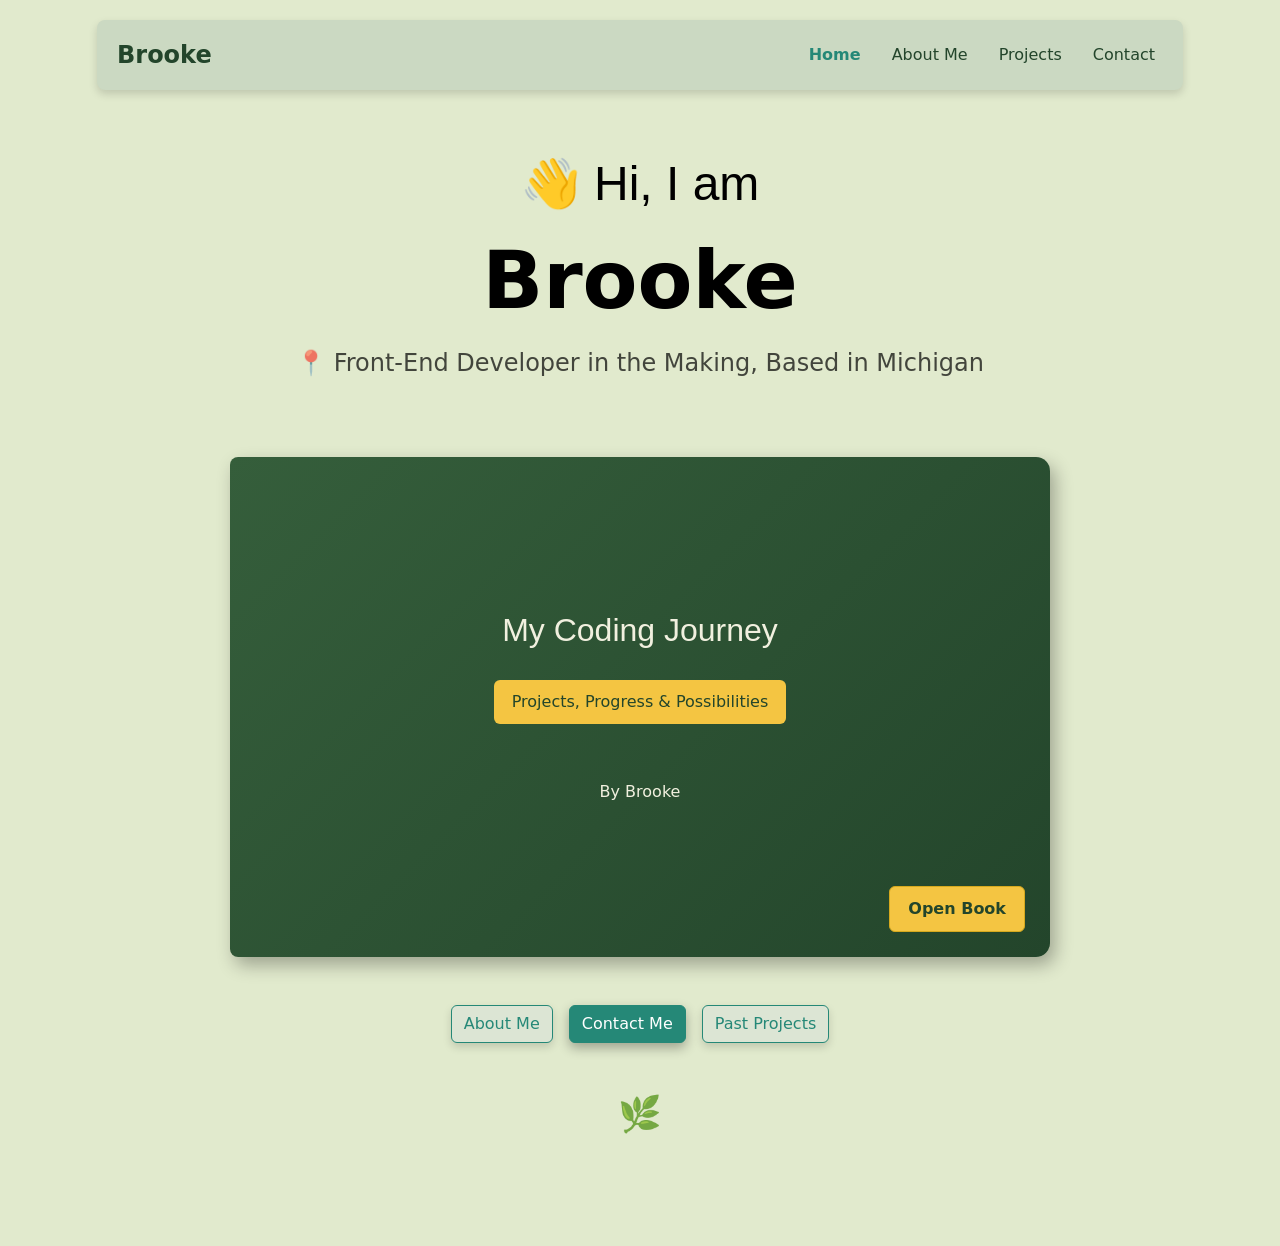
==== index.html @ 68dfb59f "separated contact and updated css" ====
<!DOCTYPE html>
<html lang="en">
  <head>
    <meta charset="UTF-8" />
    <meta name="viewport" content="width=device-width, initial-scale=1.0" />
     <meta name="description" content="Welcome to Brooke's portfolio. Explore my front-end development projects, learn more about me, and get in touch.">
    <title>Brooke | Front-End Developer in the Making</title>
<link
  href="https://cdn.jsdelivr.net/npm/bootstrap@5.3.8/dist/css/bootstrap.min.css"
  rel="stylesheet"
  integrity="sha384-sRIl4kxILFvY47J16cr9ZwB07vP4J8+LH7qKQnuqkuIAvNWLzeN8tE5YBujZqJLB"
  crossorigin="anonymous"
>
    <link rel="stylesheet" href="style.css" />
    <script src="index.js" defer></script>
  </head>
<body class="home-page">
  <div class="container">
    <nav class="navbar navbar-expand-lg navbar-light custom-navbar">
      <a class="navbar-brand fw-bold" href="index.html">
        Brooke
      </a>
      <button
        class="navbar-toggler"
        type="button"
        data-bs-toggle="collapse"
        data-bs-target="#navbarNav"
        aria-controls="navbarNav"
        aria-expanded="false"
        aria-label="Toggle navigation">
        <span class="navbar-toggler-icon"></span>
      </button>
      <div class="collapse navbar-collapse" id="navbarNav">
        <ul class="navbar-nav ms-auto">
          <li class="nav-item">
            <a class="nav-link active" href="index.html">
              Home
            </a>
          </li>
          <li class="nav-item">
            <a class="nav-link" href="about.html">
              About Me
            </a>
          </li>
          <li class="nav-item">
            <a class="nav-link" href="projects.html">
              Projects
            </a>
          </li>
          <li class="nav-item">
            <a class="nav-link" href="contact.html">
              Contact
            </a>
          </li>
        </ul>
      </div>
    </nav>
    </div>
    <main class="container text-center home-hero">
      <h2 class="mb-2">👋 Hi, I am </h2>
      <h1 class="display-1 fw-bold mb-2">Brooke</h1>
      <h3 class="fs-4 mb-5">
  📍 Front-End Developer in the Making, Based in Michigan
</h3>
    </main>
<section class="container text-center mt-0 mb-3" id="coding-journey">
  <div class="book-container">
   
    <div class="book" id="book">

      <div class="book-cover" id="book-cover">
        <h2>My Coding Journey</h2>
        <p>Projects, Progress & Possibilities</p>
        <span>By Brooke</span>
        <button id="open-book" class="open-book">Open Book</button>
      </div>

      <div class="book-interior" id="book-interior">

        <div class="book-spread active">
          <div class="book-page left-page">
            <img
            src="images/first-weather-basic.png"
            alt="Basic Weather App project"
            class="img-fluid"/>
          </div>
          <div class="book-page right-page">
            <h3>Basic Weather App</h3>
            <p>My first weather application.</p>
          </div>
        </div>

        <div class="book-spread">
          <div class="book-page left-page">
            <img
            src="images/first-python-final.png"
            alt="First Python project"
            class="img-fluid"/>
          </div>
          <div class="book-page right-page">
            <h3>First Python Project</h3>
            <p>My introduction to Python programming.</p>
          </div>
        </div>

        <div class="book-spread">
          <div class="book-page left-page">
            <img
            src="images/python-advanced-final-project.png"
            alt="Advanced Python project"
            class="img-fluid"/>
          </div>
          <div class="book-page right-page">
            <h3>Advanced Python</h3>
            <p>Taking my Python skills to the next level.</p>
          </div>
        </div>

        <div class="book-spread">
          <div class="book-page left-page">
            <img src="images/python-AI-travel-planner.png"
                 alt="AI Travel Planner project"
                 class="img-fluid"/>
          </div>
          <div class="book-page right-page">
            <h3>AI Travel Planner</h3>
            <p>Exploring artificial intelligence through travel planning.</p>
          </div>
        </div>

        <div class="book-spread">
          <div class="book-page left-page">
            <img src="images/mental-health-basic.png"
                 alt="Mental Health project"
                 class="img-fluid"/>
          </div>
          <div class="book-page right-page">
            <h3>Mental Health Project</h3>
            <p>A project exploring technology and mental health.</p>
          </div>
        </div>

      </div>

<div class="book-controls">

  <button type="button" id="prev-page">
    ← Previous
  </button>

  <button type="button" id="next-page">
    Next →
  </button>

  <span id="page-number">Project 1 of 5</span>

  <button type="button" id="close-book">
    Close Book
  </button>
</div>

</section>
<section>
      <div class="d-flex justify-content-center gap-3 flex-wrap mt-5">
        <a href="about.html" class="btn btn-outline-custom"> About Me </a>
       <a href="contact.html#contact" class="btn btn-custom">Contact Me</a>
        <a href="projects.html" class="btn btn-outline-custom"> Past Projects </a>
      </div>
</section>

   <script
  src="https://cdn.jsdelivr.net/npm/bootstrap@5.3.8/dist/js/bootstrap.bundle.min.js"
  integrity="sha384-FKyoEForCGlyvwx9Hj09JcYn3nv7wiPVlz7YYwJrWVcXK/BmnVDxM+D2scQbITxI"
  crossorigin="anonymous">
</script>
  </body>
</html>
---- style.css ----
:root {
  --primary-color: #258877;
  --secondary-color: #bad8b6;
  --box-shadow: 0 4px 8px rgba(0, 0, 0, 0.15);

  --book-green: #355e3b;
  --book-dark-green: #23452b;
  --book-cream: #f1f0df;
  --book-yellow: #f4c542;
  --book-border: #d5d0b8;
}

body {
  background: #e1eacd;
  margin: 0;
  padding-bottom: 60px;
}

h1,
h2,
h3 {
  text-align: center;
  margin: 0;
  color: black;
}

h1 {
  margin-bottom: 15px;
}

h2 {
  font-size: 48px;
  font-family: 'Shantell Sans', sans-serif;
}

h3 {
  font-size: 24px;
  opacity: 0.7;
  margin-bottom: 30px;
}

p {
  background: var(--secondary-color);
  box-shadow: var(--box-shadow);
  padding: 20px;
  border-radius: 4px;
  font-size: 18px;
  line-height: 1.5;
  text-align: center;
}

.navigation-links {
  display: flex;
  margin-top: 40px;
  justify-content: center;
  flex-wrap: wrap;
}

.navigation-links a {
  margin: 20px;
  border-radius: 4px;
  padding: 20px 15px;
  text-decoration: none;
  text-transform: capitalize;
}

.contact-link {
  background: var(--primary-color);
  box-shadow: var(--box-shadow);
  color: black;
}

.about-link {
  color: var(--primary-color);
  border: 1px solid var(--primary-color);
}

.homepage-link {
  color: var(--primary-color);
  text-align: center;
  display: block;
  margin: 30px auto 45px;
}

.home-page {
  text-align: center;
}

.home-hero {
  min-height: auto;
  display: flex;
  flex-direction: column;
  justify-content: center;
  padding-top: 65px;
  padding-bottom: 0;
  text-align: center;
  margin-bottom: 0;
}

.home-hero h1,
.home-hero h2 {
  margin-bottom: 20px !important;
}

.home-hero h3 {
  margin-bottom: 55px !important;
}

.email-link {
  display: inline-block;
  color: var(--primary-color);
  font-size: 20px;
  font-weight: 600;
  text-decoration: none;
  border-bottom: 2px solid var(--secondary-color);
  padding-bottom: 5px;
  transition: all 0.3s ease;
}

.email-link:hover {
  color: #000;
  border-color: var(--primary-color);
  transform: translateY(-3px);
}

.custom-navbar {
  background-color: #cbd9c2;
  margin: 20px 15px 0;
  padding: 12px 20px;
  border-radius: 8px;
  box-shadow: var(--box-shadow);
}

.custom-navbar .navbar-brand {
  color: #23452b;
  font-size: 24px;
  font-weight: bold;
  flex-shrink: 0;
  transition: color 0.3s ease;
}

.custom-navbar .navbar-brand:hover {
  color: var(--primary-color);
}

.custom-navbar .nav-link {
  color: #23452b;
  font-size: 16px;
  font-weight: 500;
  margin-left: 15px;
  padding: 10px 12px;
  transition: color 0.3s ease;
}

.custom-navbar .nav-link:hover,
.custom-navbar .nav-link.active {
  color: var(--primary-color);
}

.custom-navbar .nav-link.active {
  font-weight: bold;
}

.custom-navbar .navbar-toggler {
  border-color: #355e3b;
  padding: 6px 10px;
}

.custom-navbar .navbar-toggler:focus {
  box-shadow: 0 0 0 3px rgba(37, 136, 119, 0.25);
}

@media (max-width: 991px) {
  .custom-navbar .navbar-collapse {
    padding-top: 15px;
  }

  .custom-navbar .nav-link {
    margin-left: 0;
    padding: 10px 5px;
  }

  .custom-navbar .navbar-nav {
    align-items: flex-start;
  }
}

.btn-custom {
  background-color: var(--primary-color);
  color: white;
  border: 1px solid var(--primary-color);
  box-shadow: 0 5px 12px rgba(0, 0, 0, 0.30);
  transition: all 0.3s ease;
}

.btn-custom:hover {
  background-color: #1d6d60;
  color: white;
  box-shadow: 0 7px 16px rgba(0, 0, 0, 0.38);
  transform: translateY(-2px);
}

.btn-outline-custom {
  background-color: #dce5d4;
  color: var(--primary-color);
  border: 1px solid var(--primary-color);
  box-shadow: var(--box-shadow);
  transition: all 0.3s ease;
}

.btn-outline-custom:hover {
  background-color: var(--primary-color);
  color: white;
  box-shadow: 0 6px 12px rgba(0, 0, 0, 0.22);
  transform: translateY(-2px);
}

.btn-project {
  background: var(--primary-color);
  color: black;
  margin-top: auto;
}

.btn-project:hover {
  background: #1d6d60;
  color: white;
}

.project-box {
  background: var(--secondary-color);
  border-radius: 8px;
  padding: 20px;
  box-shadow: var(--box-shadow);
  display: flex;
  flex-direction: column;
  align-items: center;
  min-width: 0;
  overflow: hidden;
  transition: transform 0.3s ease, box-shadow 0.3s ease;
}

.project-box h3 {
  color: var(--primary-color);
  font-size: 22px;
  margin-top: auto;
  margin-bottom: 15px;
}

.project-box p {
  background: transparent;
  font-size: 16px;
  padding: 10px 0;
}

.project-box:hover {
  transform: translateY(-6px);
  box-shadow: 0 10px 20px rgba(0, 0, 0, 0.22);
}

.project-image {
  display: block;
  width: 100%;
  height: auto;
  object-fit: contain;
  object-position: center;
  background-color: white;
  border-radius: 8px;
  margin-bottom: 20px;
  box-shadow: var(--box-shadow);
}

.project-preview {
  min-height: 230px;
  border-radius: 12px;
  padding: 25px 15px;
  margin-bottom: 20px;
  display: flex;
  flex-direction: column;
  justify-content: center;
  align-items: center;
  box-shadow: var(--box-shadow);
}

.project-preview h3 {
  font-size: 21px;
  margin: 10px 0;
}

.project-preview p {
  background: none;
  box-shadow: none;
  padding: 5px;
  font-size: 15px;
  margin: 5px 0;
}

.preview-icon {
  font-size: 45px;
}

.poem-preview {
  background: #e1eacd;
  color: #37685b;
}

.poem-lines {
  width: 75%;
  margin-top: 15px;
}

.poem-lines span {
  display: block;
  height: 3px;
  background: #7da99a;
  border-radius: 5px;
  margin: 10px auto;
}

.poem-lines span:nth-child(2) {
  width: 75%;
}

.poem-lines span:nth-child(3) {
  width: 50%;
}

.weather-preview {
  background: #dce9e6;
  color: #37685b;
}

.weather-details {
  display: flex;
  gap: 20px;
  font-size: 25px;
  margin-top: 15px;
}

.clock-preview {
  background: #dce5d4;
  color: #37685b;
}

.clock-cities {
  display: flex;
  gap: 10px;
  flex-wrap: wrap;
  justify-content: center;
  margin-top: 15px;
}

.clock-cities span {
  background: #bad8b6;
  padding: 7px 12px;
  border-radius: 20px;
  font-size: 13px;
}

.about-intro {
  max-width: 1000px;
  margin: 30px auto;
  padding: 0 20px;
  color: black;
}

.about-intro p {
  background: none;
  box-shadow: none;
  border-radius: 0;
  padding: 0;
  text-align: center;
  font-size: 18px;
  line-height: 1.7;
}

.projects-section {
  padding: 35px 30px;
}

.projects-section h2 {
  margin-bottom: 30px !important;
}

.book-container {
  display: flex;
  justify-content: center;
  width: 100%;
  margin: 25px auto;
  perspective: 1800px;
}

.book {
  position: relative;
  width: 100%;
  max-width: 820px;
  height: 500px;
  margin: 0 auto;
}

.book-cover {
  position: absolute;
  inset: 0;
  z-index: 5;
  display: flex;
  flex-direction: column;
  justify-content: center;
  align-items: center;
  padding: 30px;
  text-align: center;
  background: linear-gradient(
    135deg,
    var(--book-green),
    var(--book-dark-green)
  );
  color: var(--book-cream);
  border-radius: 8px 14px 14px 8px;
  box-shadow: 5px 8px 18px rgba(0, 0, 0, 0.3);
  transform-origin: left center;
  backface-visibility: hidden;
  transition: transform 1s ease, opacity 0.5s ease;
}

.book-cover:hover {
  transform: rotateY(-12deg);
  cursor: pointer;
}

.book-cover.hidden {
  transform: rotateY(-180deg);
  visibility: hidden;
  pointer-events: none;
}

.book-cover h2 {
  color: var(--book-cream);
  font-size: 32px;
  margin-bottom: 20px;
}

.book-cover p {
  color: var(--book-dark-green);
  background: var(--book-yellow);
  padding: 10px 18px;
  border-radius: 6px;
  margin-top: 10px;
  font-size: 16px;
  box-shadow: none;
}

.book-cover span {
  color: var(--book-cream);
  margin-top: 40px;
}

.open-book {
  position: absolute;
  bottom: 25px;
  right: 25px;
  background: var(--book-yellow);
  color: var(--book-dark-green);
  border: 1px solid #d6a91e;
  padding: 10px 18px;
  border-radius: 6px;
  cursor: pointer;
  font-weight: bold;
}

.book-interior {
  position: absolute;
  inset: 0;
  display: none;
  overflow: hidden;
  background: var(--book-cream);
  border-radius: 8px 12px 12px 8px;
  box-shadow: 0 8px 20px rgba(0, 0, 0, 0.25);
}

.book-interior.visible {
  display: block;
}

.book-interior::after {
  content: "";
  position: absolute;
  top: 0;
  bottom: 0;
  left: 50%;
  width: 18px;
  transform: translateX(-50%);
  background: linear-gradient(
    to right,
    rgba(0, 0, 0, 0.12),
    rgba(255, 255, 255, 0.5),
    rgba(0, 0, 0, 0.12)
  );
  pointer-events: none;
  z-index: 2;
}

.book-spread {
  position: absolute;
  inset: 0;
  display: none;
  grid-template-columns: 1fr 1fr;
  width: 100%;
  padding-bottom: 65px;
  box-sizing: border-box;
}

.book-spread.active {
  display: grid;
}

.book-page {
  min-width: 0;
  min-height: 0;
  padding: 20px;
  display: flex;
  flex-direction: column;
  justify-content: center;
  align-items: center;
  text-align: center;
  overflow: hidden;
  background: linear-gradient(
    to right,
    #f8f5e9,
    var(--book-cream)
  );
}

.left-page {
  border-right: 1px solid var(--book-border);
  box-shadow: inset -8px 0 12px rgba(0, 0, 0, 0.04);
}

.right-page {
  border-left: 1px solid white;
  box-shadow: inset 8px 0 12px rgba(0, 0, 0, 0.04);
}

.book-page img {
  display: block;
  width: 100%;
  height: 100%;
  min-height: 0;
  object-fit: contain;
  object-position: center;
  background: transparent;
  border-radius: 8px;
  box-shadow: none;
}

.book-page h3 {
  color: var(--book-green);
  font-size: 24px;
  opacity: 1;
  margin-bottom: 18px;
}

.book-page p {
  color: #444;
  font-size: 17px;
  line-height: 1.7;
  background: var(--secondary-color);
  padding: 15px;
  border-radius: 5px;
  box-shadow: none;
}

.book-controls {
  position: absolute;
  bottom: 0;
  left: 0;
  width: 100%;
  height: 65px;
  box-sizing: border-box;
  background: transparent;
  border: none;
  z-index: 10;
}

.book-controls #prev-page {
  position: absolute;
  left: 25px;
  bottom: 10px;
}

.book-controls #next-page {
  position: absolute;
  right: 25px;
  bottom: 10px;
}

.book-controls #page-number {
  position: absolute;
  left: 75%;
  bottom: 47px;
  transform: translateX(-50%);
  color: var(--book-green);
  font-size: 13px;
  white-space: nowrap;
}

.book-controls button {
  background: var(--book-yellow);
  color: var(--book-dark-green);
  border: none;
  padding: 10px 17px;
  border-radius: 6px;
  cursor: pointer;
  font-weight: bold;
  transition: background 0.3s ease;
}

.book-controls button:hover:not(:disabled) {
  background: #e8b92e;
}

.book-controls #close-book {
  position: absolute;
  right: 25px;
  bottom: 10px;
  background: var(--book-green);
  color: var(--book-cream);
  font-size: 12px;
  padding: 8px 12px;
}

.book:not(.is-open) .book-controls {
  display: none;
}

.book-controls button[hidden] {
  display: none !important;
}

@media (max-width: 767px) {

  h1 {
    font-size: 48px;
  }

  h2 {
    font-size: 32px;
  }

  h3 {
    font-size: 20px;
  }

  .email-link {
    font-size: 20px;
    overflow-wrap: anywhere;
  }

  .navigation-links a {
    margin: 10px;
  }

  .about-intro {
    padding: 0 15px;
  }
}

@media (min-width: 768px) {
  .project-box {
    height: 100%;
  }
}

@media (max-width: 600px) {

  .book {
    height: 380px;
  }

  .book-page {
    padding: 12px;
  }

  .book-page h3 {
    font-size: 17px;
  }

  .book-page p {
    font-size: 13px;
    padding: 9px;
  }

  .book-page img {
    max-height: 220px;
  }

  .book-controls #prev-page {
    left: 10px;
  }

  .book-controls #next-page {
    right: 10px;
  }

  .book-controls #page-number {
    font-size: 11px;
  }

  .book-controls button {
    padding: 7px 9px;
    font-size: 12px;
  }

  .book-controls #close-book {
    right: 10px;
    bottom: 8px;
  }
}

.about-section {
  padding-top: 45px;
  padding-bottom: 40px;
}

.about-section .container {
  background: transparent;
  border: none;
  box-shadow: none;
  padding: 30px;
}

.about-section h1 {
  margin-bottom: 10px;
}

.about-section h3 {
  margin-bottom: 45px;
}

.about-section p {
  background: transparent;
  box-shadow: none;
  border: none;
  border-radius: 0;
  padding: 0;
  text-align: left;
  font-size: 18px;
  line-height: 1.8;
  margin-bottom: 25px;
}

.about-image {
  display: block;
  width: 100%;
  height: auto;
  border-radius: 10px;
  max-height: 450px;
  object-fit: cover;
  box-shadow: 0 5px 15px rgba(0, 0, 0, 0.2);
}

.upcoming-project {
  text-align: center;
  margin: 45px auto 20px;
  padding: 25px 15px;
  max-width: 650px;
}

.upcoming-project h3 {
  color: var(--primary-color);
  margin-bottom: 15px;
  opacity: 1;
}

.upcoming-project p {
  background: transparent;
  box-shadow: none;
  padding: 0;
  font-size: 17px;
  line-height: 1.7;
  margin-bottom: 20px;
  text-align: center;
}

.projects-page h1 {
  font-family: 'Give You Glory', cursive;
  font-size: 55px;
  margin-top: 55px;
  margin-bottom: 20px;
}

.projects-page > p {
  font-family: 'Give You Glory', cursive;
  font-weight: 400;
  font-style: normal;
  font-size: 30px;
  max-width: 700px;
  margin: 0 auto 30px;
  padding: 15px 25px;
}

.contact-page #contact {
  display: flex;
  flex-direction: column;
  align-items: center;
  text-align: center;
  width: 100%;
  padding-top: 65px;
}

.contact-page #contact h1 {
  font-family: "Give You Glory", cursive;
  font-size: 75px;
  font-weight: 700;
  -webkit-text-stroke: 0.5px currentColor;
  margin: 0 0 55px;
}

.contact-page #contact p {
  max-width: 500px;
  width: 90%;
  margin: 0 auto 65px;
  text-align: center;
}

.contact-methods {
  display: flex;
  justify-content: center;
  align-items: center;
  flex-wrap: wrap;
  gap: 35px;
  margin: 0 auto;
}

.contact-page .email-link {
  color: var(--primary-color);
  font-size: 36px;
  text-decoration: none !important;
  border-bottom: none;
  transition: all 0.3s ease;
}

.contact-page .email-link:hover {
  color: #000;
  transform: translateY(-5px);
  text-decoration: none;
}

.contact-methods .social-links {
  display: flex;
  align-items: center;
  gap: 20px;
  margin: 0;
}

.contact-methods .social-links a {
  color: var(--primary-color);
  font-size: 32px;
  transition: all 0.3s ease;
}

.contact-methods .social-links a:hover {
  color: #000;
  transform: translateY(-5px);
}

.home-page::after,
.projects-page::after,
.about-page::after,
.contact-page::after {
  content: "🌿";
  display: block;
  text-align: center;
  font-size: 35px;
  opacity: 0.8;
}

.home-page::after,
.projects-page::after {
  padding: 45px 10px;
}

.about-page::after {
  padding: 45px 10px;
}

.contact-page::after {
  padding: 150px 30px 50px;
}
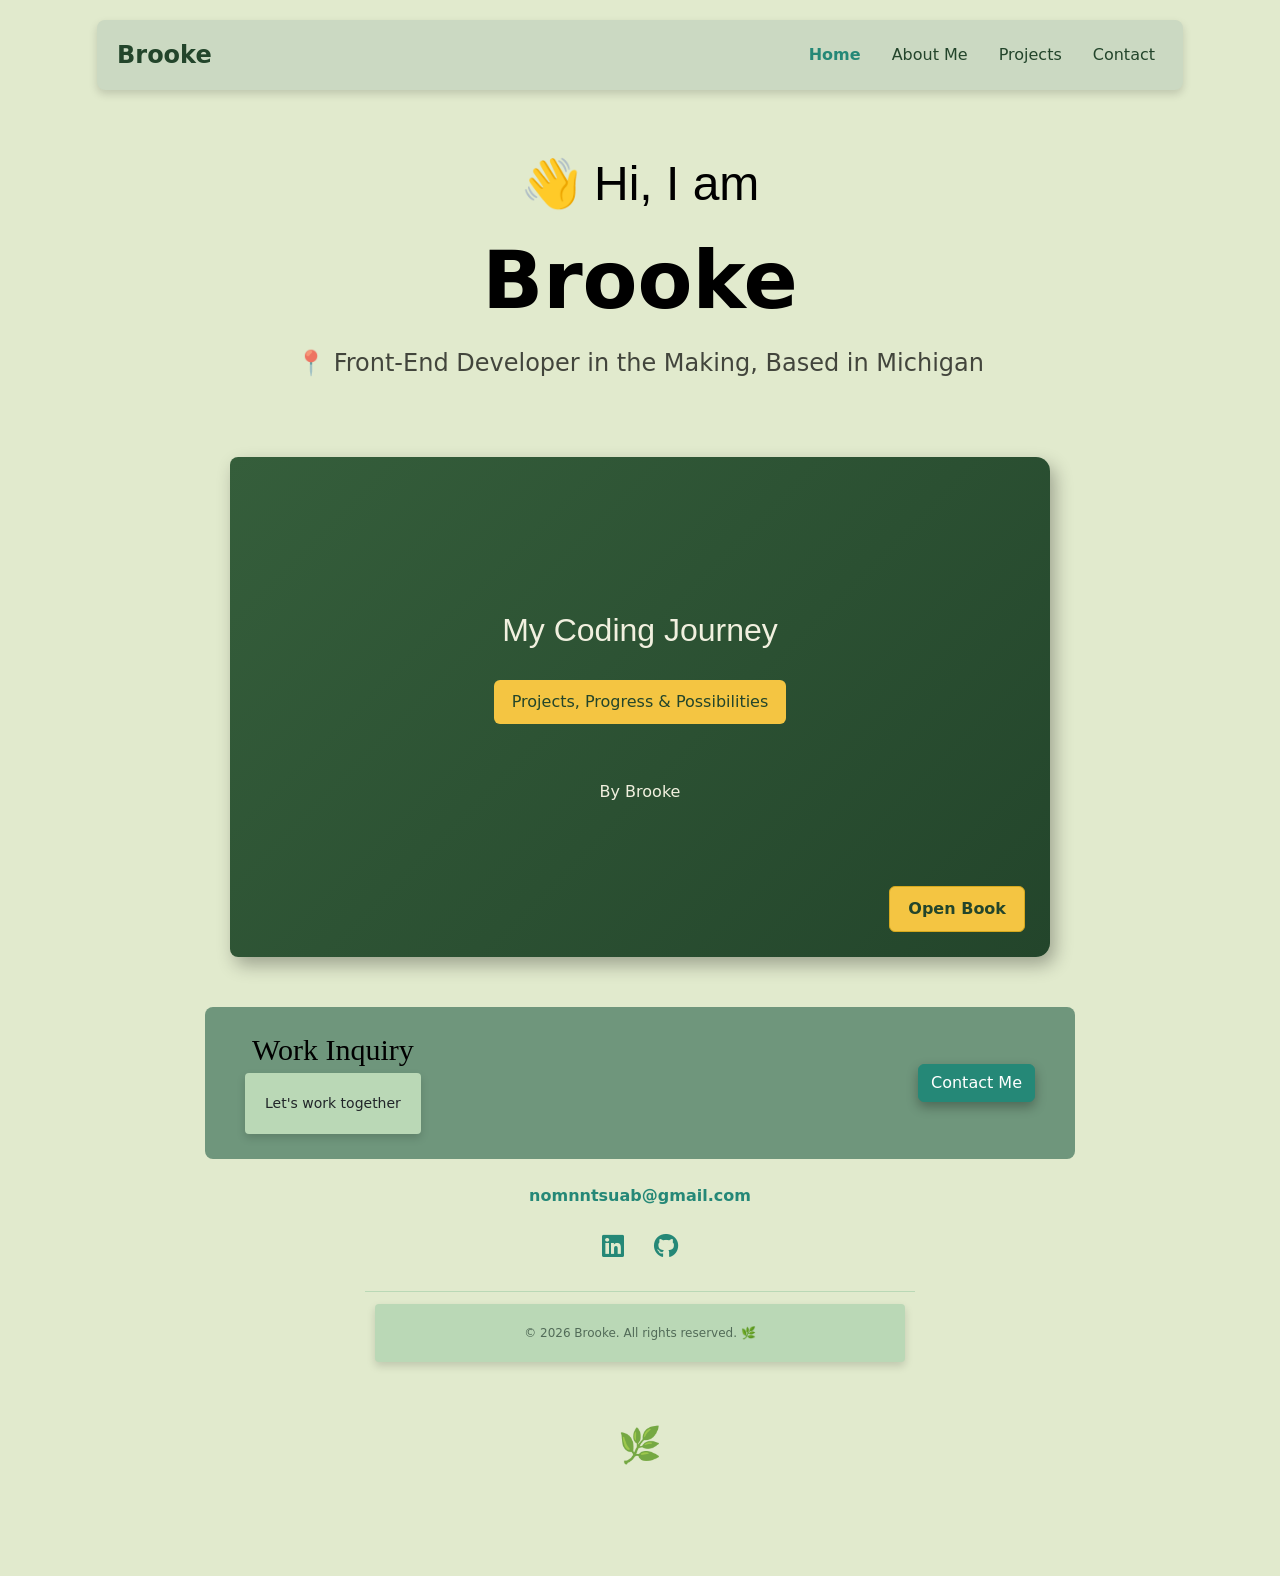
==== commit 886f583f: "adding and adjusting footer" ====
--- a/index.html
+++ b/index.html
@@ -11,6 +11,12 @@
   integrity="sha384-sRIl4kxILFvY47J16cr9ZwB07vP4J8+LH7qKQnuqkuIAvNWLzeN8tE5YBujZqJLB"
   crossorigin="anonymous"
 >
+
+<link
+  rel="stylesheet"
+  href="https://cdnjs.cloudflare.com/ajax/libs/font-awesome/6.7.2/css/all.min.css"
+/>
+
     <link rel="stylesheet" href="style.css" />
     <script src="index.js" defer></script>
   </head>
@@ -160,13 +166,59 @@
 </div>
 
 </section>
-<section>
-      <div class="d-flex justify-content-center gap-3 flex-wrap mt-5">
-        <a href="about.html" class="btn btn-outline-custom"> About Me </a>
-       <a href="contact.html#contact" class="btn btn-custom">Contact Me</a>
-        <a href="projects.html" class="btn btn-outline-custom"> Past Projects </a>
-      </div>
+
+<!-- Work Inquiry Section -->
+<section class="home-contact">
+
+  <div class="work-inquiry">
+    <div class="inquiry-text">
+      <h2>Work Inquiry</h2>
+      <p>Let's work together</p>
+    </div>
+
+    <a href="contact.html#contact" class="btn btn-custom">
+      Contact Me
+    </a>
+  </div>
+
+  <div class="home-email">
+    <a href="mailto:nomnntsuab@gmail.com">
+      nomnntsuab@gmail.com
+    </a>
+  </div>
+
+  <div class="home-social-links">
+
+    <a
+      href="https://www.linkedin.com/in/brooke-t-341862133/"
+      target="_blank"
+      rel="noopener noreferrer"
+      aria-label="LinkedIn"
+      title="LinkedIn"
+    >
+      <i class="fa-brands fa-linkedin"></i>
+    </a>
+
+    <a
+      href="https://github.com/gnouy657-cell"
+      target="_blank"
+      rel="noopener noreferrer"
+      aria-label="GitHub"
+      title="GitHub"
+    >
+      <i class="fa-brands fa-github"></i>
+    </a>
+
+  </div>
+
 </section>
+
+<div class="container">
+  <footer class="home-footer">
+    <p>© 2026 Brooke. All rights reserved. 🌿</p>
+  </footer>
+</div>
+
 
    <script
   src="https://cdn.jsdelivr.net/npm/bootstrap@5.3.8/dist/js/bootstrap.bundle.min.js"
--- a/style.css
+++ b/style.css
@@ -883,4 +883,103 @@
 
 .contact-page::after {
   padding: 150px 30px 50px;
-}+}
+
+
+/* HOMEPAGE WORK INQUIRY SECTION */
+
+.home-contact {
+  max-width: 900px;
+  margin: 50px auto 25px;
+  padding: 0 15px;
+}
+
+.work-inquiry {
+  background-color: #6f967c;
+  padding: 25px 40px;
+  border-radius: 8px;
+  display: flex;
+  justify-content: space-between;
+  align-items: center;
+  gap: 20px;
+}
+
+.inquiry-text h2 {
+  font-family: "Shantell Sans", cursive;
+  font-size: 30px;
+  margin-bottom: 5px;
+}
+
+.inquiry-text p {
+  margin-bottom: 0;
+  font-size: 14px;
+}
+
+.home-email {
+  text-align: center;
+  margin: 25px 0 20px;
+}
+
+.home-email a {
+  color: #258877;
+  text-decoration: none;
+  font-weight: 600;
+}
+
+.home-email a:hover {
+  text-decoration: underline;
+}
+
+.home-social-links {
+  display: flex;
+  justify-content: center;
+  gap: 30px;
+  margin-bottom: 25px;
+}
+
+.home-social-links a {
+  color: #258877;
+  font-size: 25px;
+  transition: color 0.3s ease;
+}
+
+.home-social-links a:hover {
+  color: #185c50;
+}
+
+/* HOMEPAGE FOOTER */
+.home-footer {
+  max-width: 550px;
+  width: 65%;
+  margin: 20px auto 0;
+  padding: 12px 10px;
+  text-align: center;
+  border-top: 1px solid #bad8b6;
+}
+
+.home-footer p {
+  margin-bottom: 0;
+  font-size: 12px;
+  color: #526b58;
+}
+
+
+/* MOBILE RESPONSIVENESS */
+
+@media (max-width: 576px) {
+
+  .work-inquiry {
+    padding: 22px;
+    flex-direction: column;
+    text-align: center;
+  }
+
+  .inquiry-text h2 {
+    font-size: 26px;
+  }
+
+  .home-contact {
+    margin-top: 35px;
+  }
+
+}
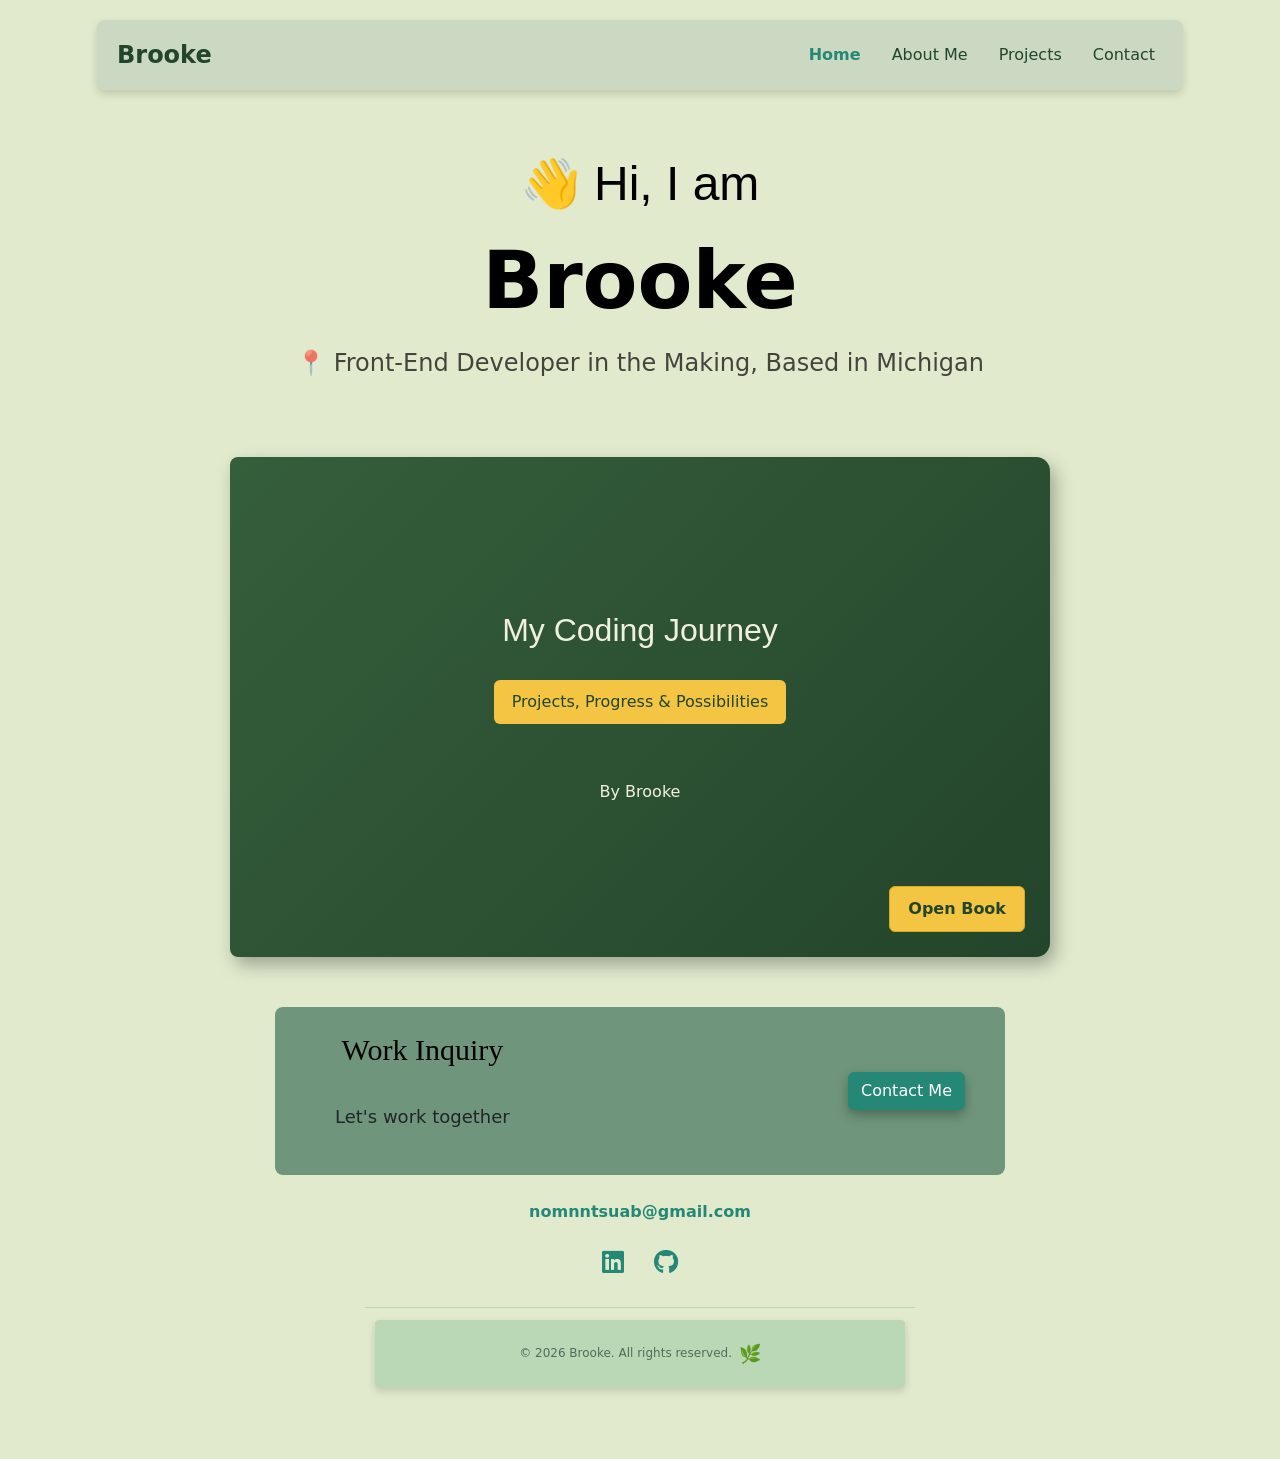
==== commit 8c6e4251: "added footer to all pages and css clean up" ====
--- a/index.html
+++ b/index.html
@@ -9,14 +9,10 @@
   href="https://cdn.jsdelivr.net/npm/bootstrap@5.3.8/dist/css/bootstrap.min.css"
   rel="stylesheet"
   integrity="sha384-sRIl4kxILFvY47J16cr9ZwB07vP4J8+LH7qKQnuqkuIAvNWLzeN8tE5YBujZqJLB"
-  crossorigin="anonymous"
->
-
+  crossorigin="anonymous">
 <link
   rel="stylesheet"
-  href="https://cdnjs.cloudflare.com/ajax/libs/font-awesome/6.7.2/css/all.min.css"
-/>
-
+  href="https://cdnjs.cloudflare.com/ajax/libs/font-awesome/6.7.2/css/all.min.css"/>
     <link rel="stylesheet" href="style.css" />
     <script src="index.js" defer></script>
   </head>
@@ -80,9 +76,7 @@
         <span>By Brooke</span>
         <button id="open-book" class="open-book">Open Book</button>
       </div>
-
       <div class="book-interior" id="book-interior">
-
         <div class="book-spread active">
           <div class="book-page left-page">
             <img
@@ -95,7 +89,6 @@
             <p>My first weather application.</p>
           </div>
         </div>
-
         <div class="book-spread">
           <div class="book-page left-page">
             <img
@@ -108,7 +101,6 @@
             <p>My introduction to Python programming.</p>
           </div>
         </div>
-
         <div class="book-spread">
           <div class="book-page left-page">
             <img
@@ -121,7 +113,6 @@
             <p>Taking my Python skills to the next level.</p>
           </div>
         </div>
-
         <div class="book-spread">
           <div class="book-page left-page">
             <img src="images/python-AI-travel-planner.png"
@@ -133,7 +124,6 @@
             <p>Exploring artificial intelligence through travel planning.</p>
           </div>
         </div>
-
         <div class="book-spread">
           <div class="book-page left-page">
             <img src="images/mental-health-basic.png"
@@ -145,50 +135,36 @@
             <p>A project exploring technology and mental health.</p>
           </div>
         </div>
-
       </div>
-
 <div class="book-controls">
-
   <button type="button" id="prev-page">
     ← Previous
   </button>
-
   <button type="button" id="next-page">
     Next →
   </button>
-
   <span id="page-number">Project 1 of 5</span>
-
   <button type="button" id="close-book">
     Close Book
   </button>
 </div>
-
 </section>
-
-<!-- Work Inquiry Section -->
 <section class="home-contact">
-
   <div class="work-inquiry">
     <div class="inquiry-text">
       <h2>Work Inquiry</h2>
       <p>Let's work together</p>
     </div>
-
     <a href="contact.html#contact" class="btn btn-custom">
       Contact Me
     </a>
   </div>
-
   <div class="home-email">
     <a href="mailto:nomnntsuab@gmail.com">
       nomnntsuab@gmail.com
     </a>
   </div>
-
   <div class="home-social-links">
-
     <a
       href="https://www.linkedin.com/in/brooke-t-341862133/"
       target="_blank"
@@ -198,7 +174,6 @@
     >
       <i class="fa-brands fa-linkedin"></i>
     </a>
-
     <a
       href="https://github.com/gnouy657-cell"
       target="_blank"
@@ -208,23 +183,19 @@
     >
       <i class="fa-brands fa-github"></i>
     </a>
-
   </div>
-
 </section>
-
 <div class="container">
   <footer class="home-footer">
-    <p>© 2026 Brooke. All rights reserved. 🌿</p>
+    <p>© 2026 Brooke. All rights reserved. 
+      <span class="footer-leaf">🌿</span>
+    </p>
   </footer>
 </div>
-
-
    <script
   src="https://cdn.jsdelivr.net/npm/bootstrap@5.3.8/dist/js/bootstrap.bundle.min.js"
   integrity="sha384-FKyoEForCGlyvwx9Hj09JcYn3nv7wiPVlz7YYwJrWVcXK/BmnVDxM+D2scQbITxI"
   crossorigin="anonymous">
 </script>
   </body>
-</html>
-
+</html>
--- a/style.css
+++ b/style.css
@@ -47,39 +47,6 @@
   font-size: 18px;
   line-height: 1.5;
   text-align: center;
-}
-
-.navigation-links {
-  display: flex;
-  margin-top: 40px;
-  justify-content: center;
-  flex-wrap: wrap;
-}
-
-.navigation-links a {
-  margin: 20px;
-  border-radius: 4px;
-  padding: 20px 15px;
-  text-decoration: none;
-  text-transform: capitalize;
-}
-
-.contact-link {
-  background: var(--primary-color);
-  box-shadow: var(--box-shadow);
-  color: black;
-}
-
-.about-link {
-  color: var(--primary-color);
-  border: 1px solid var(--primary-color);
-}
-
-.homepage-link {
-  color: var(--primary-color);
-  text-align: center;
-  display: block;
-  margin: 30px auto 45px;
 }
 
 .home-page {
@@ -197,21 +164,6 @@
   background-color: #1d6d60;
   color: white;
   box-shadow: 0 7px 16px rgba(0, 0, 0, 0.38);
-  transform: translateY(-2px);
-}
-
-.btn-outline-custom {
-  background-color: #dce5d4;
-  color: var(--primary-color);
-  border: 1px solid var(--primary-color);
-  box-shadow: var(--box-shadow);
-  transition: all 0.3s ease;
-}
-
-.btn-outline-custom:hover {
-  background-color: var(--primary-color);
-  color: white;
-  box-shadow: 0 6px 12px rgba(0, 0, 0, 0.22);
   transform: translateY(-2px);
 }
 
@@ -269,116 +221,8 @@
   box-shadow: var(--box-shadow);
 }
 
-.project-preview {
-  min-height: 230px;
-  border-radius: 12px;
-  padding: 25px 15px;
-  margin-bottom: 20px;
-  display: flex;
-  flex-direction: column;
-  justify-content: center;
-  align-items: center;
-  box-shadow: var(--box-shadow);
-}
-
-.project-preview h3 {
-  font-size: 21px;
-  margin: 10px 0;
-}
-
-.project-preview p {
-  background: none;
-  box-shadow: none;
-  padding: 5px;
-  font-size: 15px;
-  margin: 5px 0;
-}
-
-.preview-icon {
-  font-size: 45px;
-}
-
-.poem-preview {
-  background: #e1eacd;
-  color: #37685b;
-}
-
-.poem-lines {
-  width: 75%;
-  margin-top: 15px;
-}
-
-.poem-lines span {
-  display: block;
-  height: 3px;
-  background: #7da99a;
-  border-radius: 5px;
-  margin: 10px auto;
-}
-
-.poem-lines span:nth-child(2) {
-  width: 75%;
-}
-
-.poem-lines span:nth-child(3) {
-  width: 50%;
-}
-
-.weather-preview {
-  background: #dce9e6;
-  color: #37685b;
-}
-
-.weather-details {
-  display: flex;
-  gap: 20px;
-  font-size: 25px;
-  margin-top: 15px;
-}
-
-.clock-preview {
-  background: #dce5d4;
-  color: #37685b;
-}
-
-.clock-cities {
-  display: flex;
-  gap: 10px;
-  flex-wrap: wrap;
-  justify-content: center;
-  margin-top: 15px;
-}
-
-.clock-cities span {
-  background: #bad8b6;
-  padding: 7px 12px;
-  border-radius: 20px;
-  font-size: 13px;
-}
-
-.about-intro {
-  max-width: 1000px;
-  margin: 30px auto;
-  padding: 0 20px;
-  color: black;
-}
-
-.about-intro p {
-  background: none;
-  box-shadow: none;
-  border-radius: 0;
-  padding: 0;
-  text-align: center;
-  font-size: 18px;
-  line-height: 1.7;
-}
-
 .projects-section {
   padding: 35px 30px;
-}
-
-.projects-section h2 {
-  margin-bottom: 30px !important;
 }
 
 .book-container {
@@ -652,14 +496,6 @@
     font-size: 20px;
     overflow-wrap: anywhere;
   }
-
-  .navigation-links a {
-    margin: 10px;
-  }
-
-  .about-intro {
-    padding: 0 15px;
-  }
 }
 
 @media (min-width: 768px) {
@@ -861,35 +697,8 @@
   transform: translateY(-5px);
 }
 
-.home-page::after,
-.projects-page::after,
-.about-page::after,
-.contact-page::after {
-  content: "🌿";
-  display: block;
-  text-align: center;
-  font-size: 35px;
-  opacity: 0.8;
-}
-
-.home-page::after,
-.projects-page::after {
-  padding: 45px 10px;
-}
-
-.about-page::after {
-  padding: 45px 10px;
-}
-
-.contact-page::after {
-  padding: 150px 30px 50px;
-}
-
-
-/* HOMEPAGE WORK INQUIRY SECTION */
-
 .home-contact {
-  max-width: 900px;
+  max-width: 760px;
   margin: 50px auto 25px;
   padding: 0 15px;
 }
@@ -907,12 +716,15 @@
 .inquiry-text h2 {
   font-family: "Shantell Sans", cursive;
   font-size: 30px;
-  margin-bottom: 5px;
+  margin-bottom: 15px;
 }
 
 .inquiry-text p {
   margin-bottom: 0;
-  font-size: 14px;
+  font-size: 18px;
+  background-color: transparent;
+  border-radius: 0;
+  box-shadow: none;
 }
 
 .home-email {
@@ -947,7 +759,6 @@
   color: #185c50;
 }
 
-/* HOMEPAGE FOOTER */
 .home-footer {
   max-width: 550px;
   width: 65%;
@@ -963,8 +774,12 @@
   color: #526b58;
 }
 
-
-/* MOBILE RESPONSIVENESS */
+.footer-leaf {
+  font-size: 18px;
+  display: inline-block;
+  margin-left: 3px;
+  vertical-align: middle;
+}
 
 @media (max-width: 576px) {
 
@@ -981,5 +796,4 @@
   .home-contact {
     margin-top: 35px;
   }
-
-}
+}
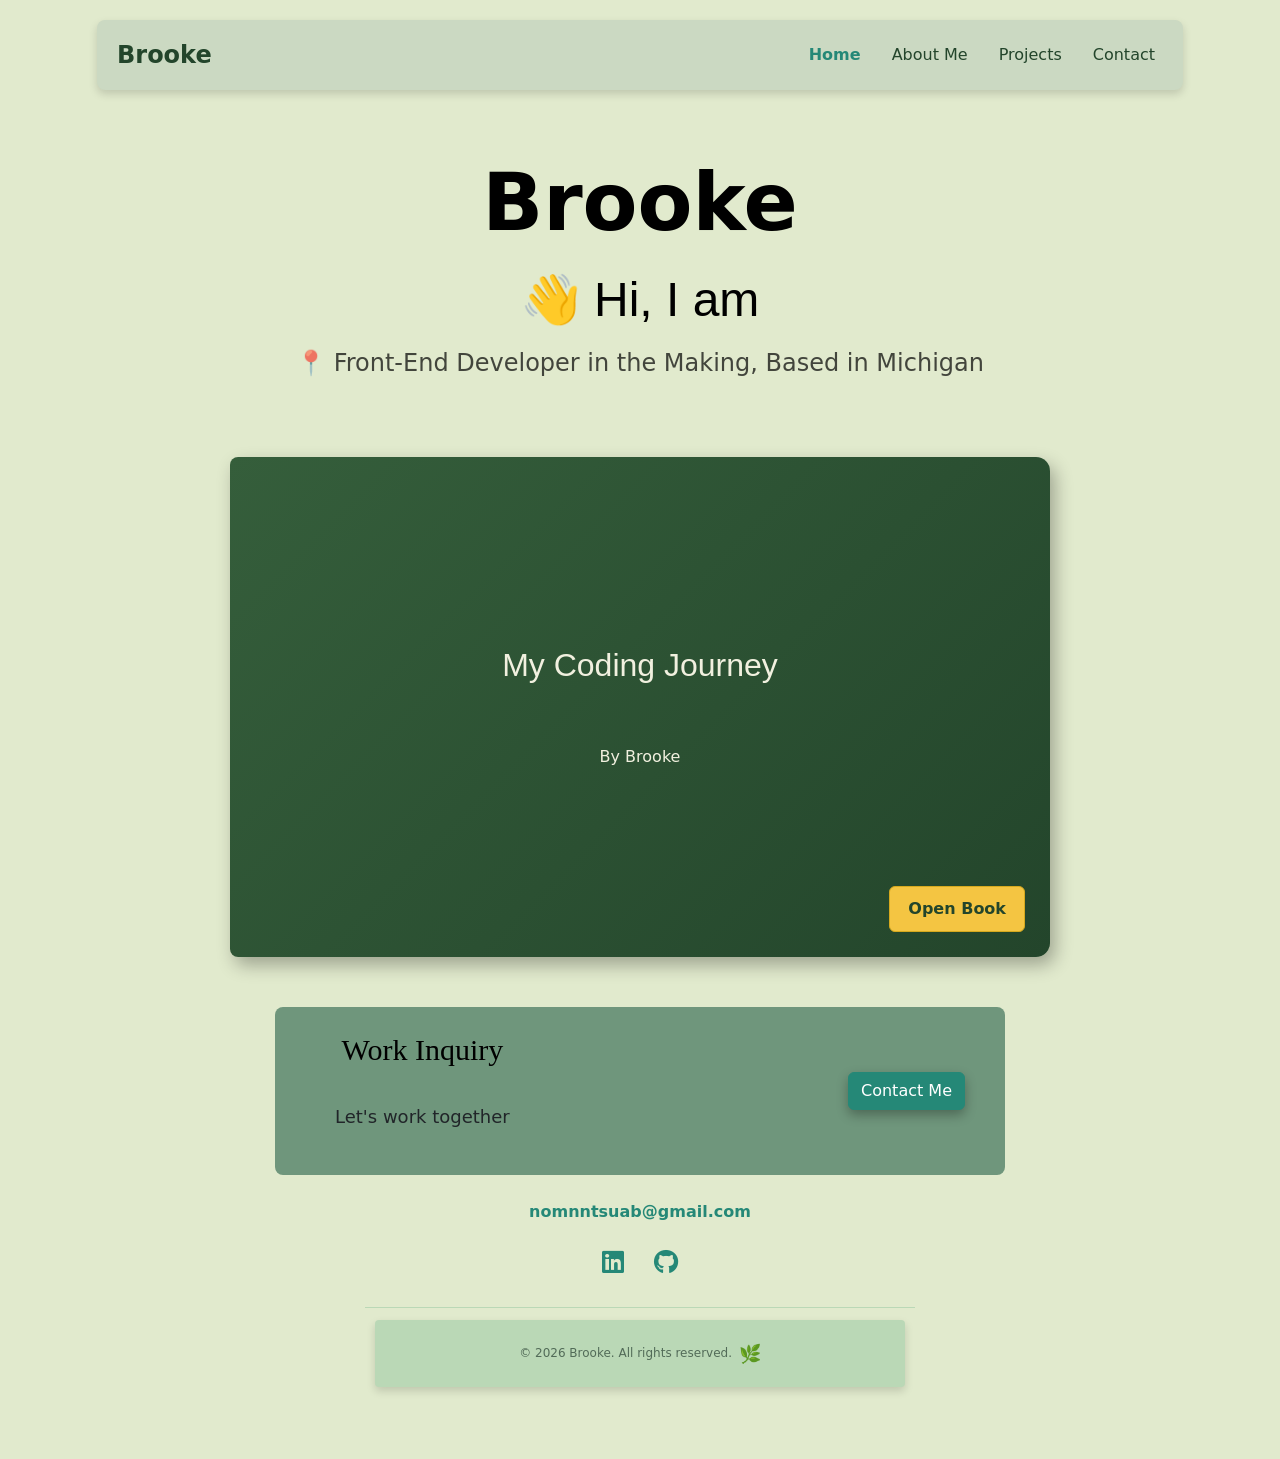
==== commit c9c9469a: "SEO friendly improvements" ====
--- a/index.html
+++ b/index.html
@@ -1,25 +1,37 @@
 <!DOCTYPE html>
 <html lang="en">
-  <head>
-    <meta charset="UTF-8" />
-    <meta name="viewport" content="width=device-width, initial-scale=1.0" />
-     <meta name="description" content="Welcome to Brooke's portfolio. Explore my front-end development projects, learn more about me, and get in touch.">
-    <title>Brooke | Front-End Developer in the Making</title>
-<link
-  href="https://cdn.jsdelivr.net/npm/bootstrap@5.3.8/dist/css/bootstrap.min.css"
-  rel="stylesheet"
-  integrity="sha384-sRIl4kxILFvY47J16cr9ZwB07vP4J8+LH7qKQnuqkuIAvNWLzeN8tE5YBujZqJLB"
-  crossorigin="anonymous">
-<link
-  rel="stylesheet"
-  href="https://cdnjs.cloudflare.com/ajax/libs/font-awesome/6.7.2/css/all.min.css"/>
-    <link rel="stylesheet" href="style.css" />
-    <script src="index.js" defer></script>
-  </head>
+<head>
+  <meta charset="UTF-8" />
+  <meta name="viewport" content="width=device-width, initial-scale=1.0" />
+  <meta name="description" content="Explore Brooke's portfolio of front-end projects, coding progress, and journey into web development. Based in Michigan, with a background in nursing." />
+
+  <title>Brooke | Front-End Developer in the Making, Michigan</title>
+  <link rel="canonical" href="https://brookes-portfolio.onrender.com/" />
+  <meta property="og:type" content="website" />
+  <meta property="og:title" content="Brooke | Front-End Developer in the Making" />
+  <meta property="og:description" content="Explore Brooke's front-end development projects and coding journey from Michigan." />
+  <meta property="og:url" content="https://brookes-portfolio.onrender.com/" />
+  <meta name="twitter:card" content="summary" />
+  <meta name="twitter:title" content="Brooke | Front-End Developer in the Making" />
+  <meta name="twitter:description" content="Explore Brooke's front-end development projects and coding journey from Michigan." />
+  <link
+    href="https://cdn.jsdelivr.net/npm/bootstrap@5.3.8/dist/css/bootstrap.min.css"
+    rel="stylesheet"
+    integrity="sha384-sRIl4kxILFvY47J16cr9ZwB07vP4J8+LH7qKQnuqkuIAvNWLzeN8tE5YBujZqJLB"
+    crossorigin="anonymous"
+  />
+  <link
+    rel="stylesheet"
+    href="https://cdnjs.cloudflare.com/ajax/libs/font-awesome/6.7.2/css/all.min.css"
+  />
+  <link rel="stylesheet" href="style.css" />
+  <script src="index.js" defer></script>
+</head>
 <body class="home-page">
   <div class="container">
     <nav class="navbar navbar-expand-lg navbar-light custom-navbar">
-      <a class="navbar-brand fw-bold" href="index.html">
+      <a class="navbar-brand fw-bold" href="index.html"
+      title="Return to Brooke's portfolio homepage">
         Brooke
       </a>
       <button
@@ -58,21 +70,18 @@
       </div>
     </nav>
     </div>
-    <main class="container text-center home-hero">
-      <h2 class="mb-2">👋 Hi, I am </h2>
-      <h1 class="display-1 fw-bold mb-2">Brooke</h1>
-      <h3 class="fs-4 mb-5">
-  📍 Front-End Developer in the Making, Based in Michigan
-</h3>
-    </main>
+<main class="container text-center home-hero">
+  <h1 class="display-1 fw-bold mb-2">Brooke</h1>
+  <h2 class="mb-2">👋 Hi, I am </h2>
+  <h3 class="fs-4 mb-5">📍 Front-End Developer in the Making, Based in Michigan</h3>
+</main>
 <section class="container text-center mt-0 mb-3" id="coding-journey">
   <div class="book-container">
    
     <div class="book" id="book">
 
-      <div class="book-cover" id="book-cover">
+      <div class="book-cover" id="book-cover"  title="Projects, Progress & Possibilities">
         <h2>My Coding Journey</h2>
-        <p>Projects, Progress & Possibilities</p>
         <span>By Brooke</span>
         <button id="open-book" class="open-book">Open Book</button>
       </div>
--- a/style.css
+++ b/style.css
@@ -279,16 +279,6 @@
   color: var(--book-cream);
   font-size: 32px;
   margin-bottom: 20px;
-}
-
-.book-cover p {
-  color: var(--book-dark-green);
-  background: var(--book-yellow);
-  padding: 10px 18px;
-  border-radius: 6px;
-  margin-top: 10px;
-  font-size: 16px;
-  box-shadow: none;
 }
 
 .book-cover span {
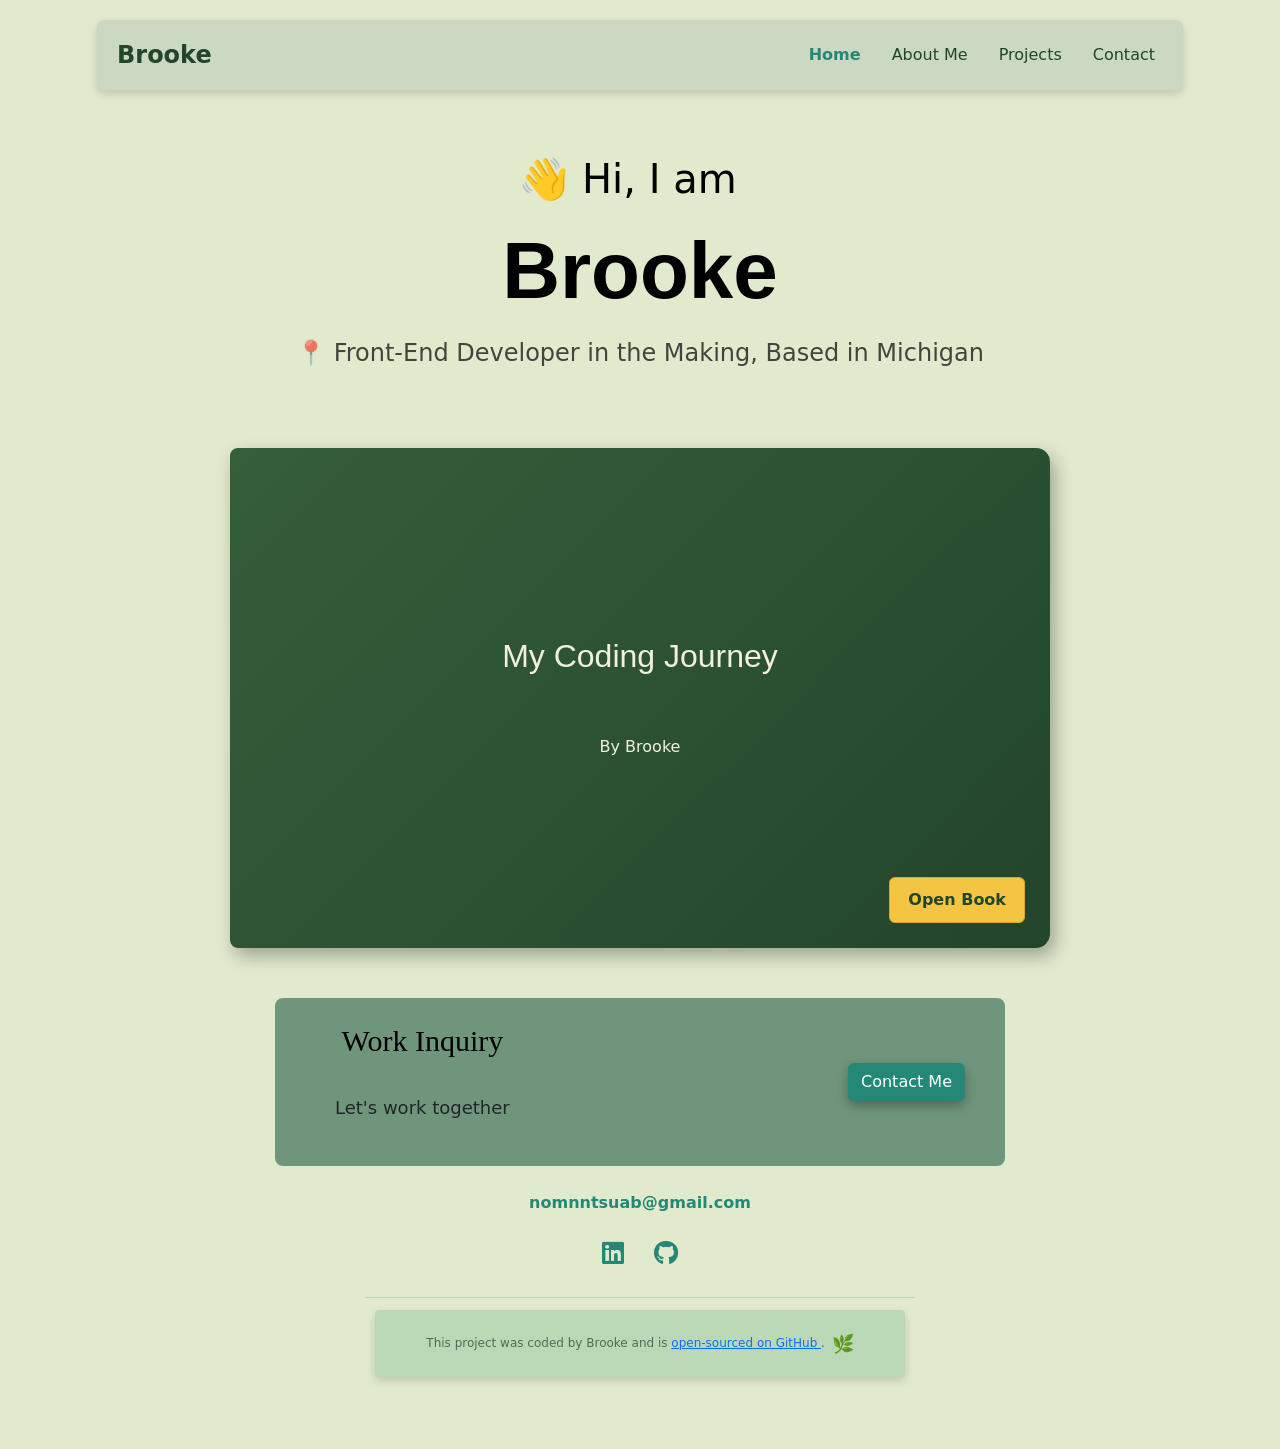
==== commit 00133317: "changed footer to open-sourced" ====
--- a/index.html
+++ b/index.html
@@ -71,8 +71,8 @@
     </nav>
     </div>
 <main class="container text-center home-hero">
-  <h1 class="display-1 fw-bold mb-2">Brooke</h1>
-  <h2 class="mb-2">👋 Hi, I am </h2>
+  <h1 class="mb-2 greeting">👋 Hi, I am </h1>
+  <h2 class="display-1 fw-bold mb-2">Brooke</h2>
   <h3 class="fs-4 mb-5">📍 Front-End Developer in the Making, Based in Michigan</h3>
 </main>
 <section class="container text-center mt-0 mb-3" id="coding-journey">
@@ -196,7 +196,15 @@
 </section>
 <div class="container">
   <footer class="home-footer">
-    <p>© 2026 Brooke. All rights reserved. 
+    <p>
+  This project was coded by Brooke and is
+  <a
+    href="https://github.com/gnouy657-cell"
+    target="_blank"
+    rel="noopener noreferrer"
+    title="Visit Brooke's GitHub profile">
+    open-sourced on GitHub
+  </a>.
       <span class="footer-leaf">🌿</span>
     </p>
   </footer>
--- a/style.css
+++ b/style.css
@@ -71,6 +71,11 @@
 
 .home-hero h3 {
   margin-bottom: 55px !important;
+}
+
+.home-hero .greeting {
+  position: relative;
+  left: -12px;
 }
 
 .email-link {
@@ -771,6 +776,21 @@
   vertical-align: middle;
 }
 
+.contact-footer {
+  display: contents;
+}
+
+.contact-footer p {
+  margin: 20px 0 0;
+  padding: 0;
+  text-align: center;
+  font-size: 12px;
+  color: #526b58;
+  background: transparent;
+  border: none;
+  box-shadow: none;
+}
+
 @media (max-width: 576px) {
 
   .work-inquiry {
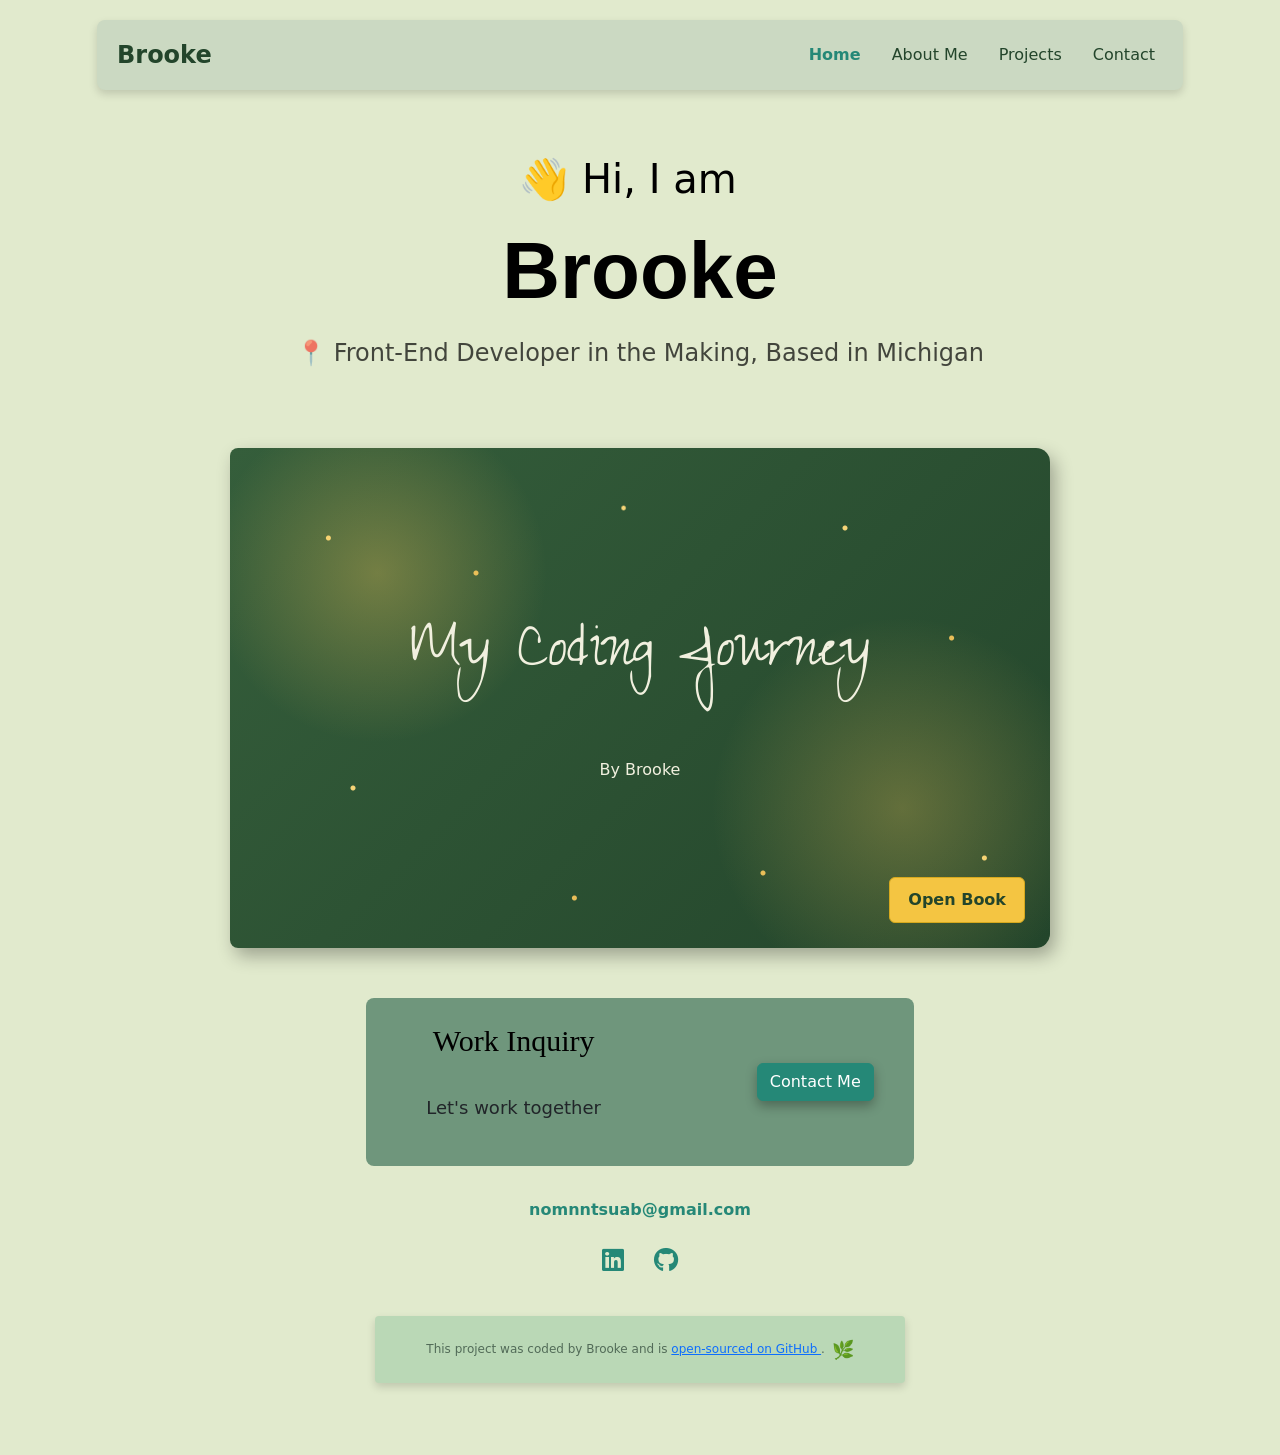
==== commit 4cede43a: "cleaned up and added design Homepage" ====
--- a/index.html
+++ b/index.html
@@ -4,7 +4,6 @@
   <meta charset="UTF-8" />
   <meta name="viewport" content="width=device-width, initial-scale=1.0" />
   <meta name="description" content="Explore Brooke's portfolio of front-end projects, coding progress, and journey into web development. Based in Michigan, with a background in nursing." />
-
   <title>Brooke | Front-End Developer in the Making, Michigan</title>
   <link rel="canonical" href="https://brookes-portfolio.onrender.com/" />
   <meta property="og:type" content="website" />
@@ -20,6 +19,9 @@
     integrity="sha384-sRIl4kxILFvY47J16cr9ZwB07vP4J8+LH7qKQnuqkuIAvNWLzeN8tE5YBujZqJLB"
     crossorigin="anonymous"
   />
+  <link
+  href="https://fonts.googleapis.com/css2?family=Zeyada&display=swap"
+  rel="stylesheet">
   <link
     rel="stylesheet"
     href="https://cdnjs.cloudflare.com/ajax/libs/font-awesome/6.7.2/css/all.min.css"
--- a/style.css
+++ b/style.css
@@ -256,11 +256,19 @@
   align-items: center;
   padding: 30px;
   text-align: center;
-  background: linear-gradient(
-    135deg,
-    var(--book-green),
-    var(--book-dark-green)
-  );
+  background:
+  radial-gradient(circle at 18% 25%, rgba(255, 205, 92, 0.32), transparent 22%),
+  radial-gradient(circle at 82% 72%, rgba(255, 205, 92, 0.28), transparent 25%),
+  radial-gradient(circle at 12% 18%, #f5d477 0 2px, transparent 3px),
+  radial-gradient(circle at 30% 25%, #e8bd58 0 2px, transparent 3px),
+  radial-gradient(circle at 75% 16%, #f5d477 0 2px, transparent 3px),
+  radial-gradient(circle at 88% 38%, #e8bd58 0 2px, transparent 3px),
+  radial-gradient(circle at 15% 68%, #f5d477 0 2px, transparent 3px),
+  radial-gradient(circle at 65% 85%, #e8bd58 0 2px, transparent 3px),
+  radial-gradient(circle at 48% 12%, #f5d477 0 1.5px, transparent 3px),
+  radial-gradient(circle at 92% 82%, #f5d477 0 2px, transparent 3px),
+  radial-gradient(circle at 42% 90%, #e8bd58 0 2px, transparent 3px),
+  linear-gradient(135deg, var(--book-green), var(--book-dark-green));
   color: var(--book-cream);
   border-radius: 8px 14px 14px 8px;
   box-shadow: 5px 8px 18px rgba(0, 0, 0, 0.3);
@@ -282,7 +290,8 @@
 
 .book-cover h2 {
   color: var(--book-cream);
-  font-size: 32px;
+  font-family: "Zeyada", cursive;
+  font-size: 70px;
   margin-bottom: 20px;
 }
 
@@ -543,6 +552,15 @@
     right: 10px;
     bottom: 8px;
   }
+
+  .book-cover span {
+    margin-top: 25px;
+    margin-bottom: 35px;
+  }
+
+  .open-book {
+    bottom: 12px;
+  }
 }
 
 .about-section {
@@ -706,6 +724,8 @@
   justify-content: space-between;
   align-items: center;
   gap: 20px;
+  width: 75%;
+  margin: 0 auto;
 }
 
 .inquiry-text h2 {
@@ -724,7 +744,7 @@
 
 .home-email {
   text-align: center;
-  margin: 25px 0 20px;
+  margin: 32px 0 20px;
 }
 
 .home-email a {
@@ -760,7 +780,6 @@
   margin: 20px auto 0;
   padding: 12px 10px;
   text-align: center;
-  border-top: 1px solid #bad8b6;
 }
 
 .home-footer p {
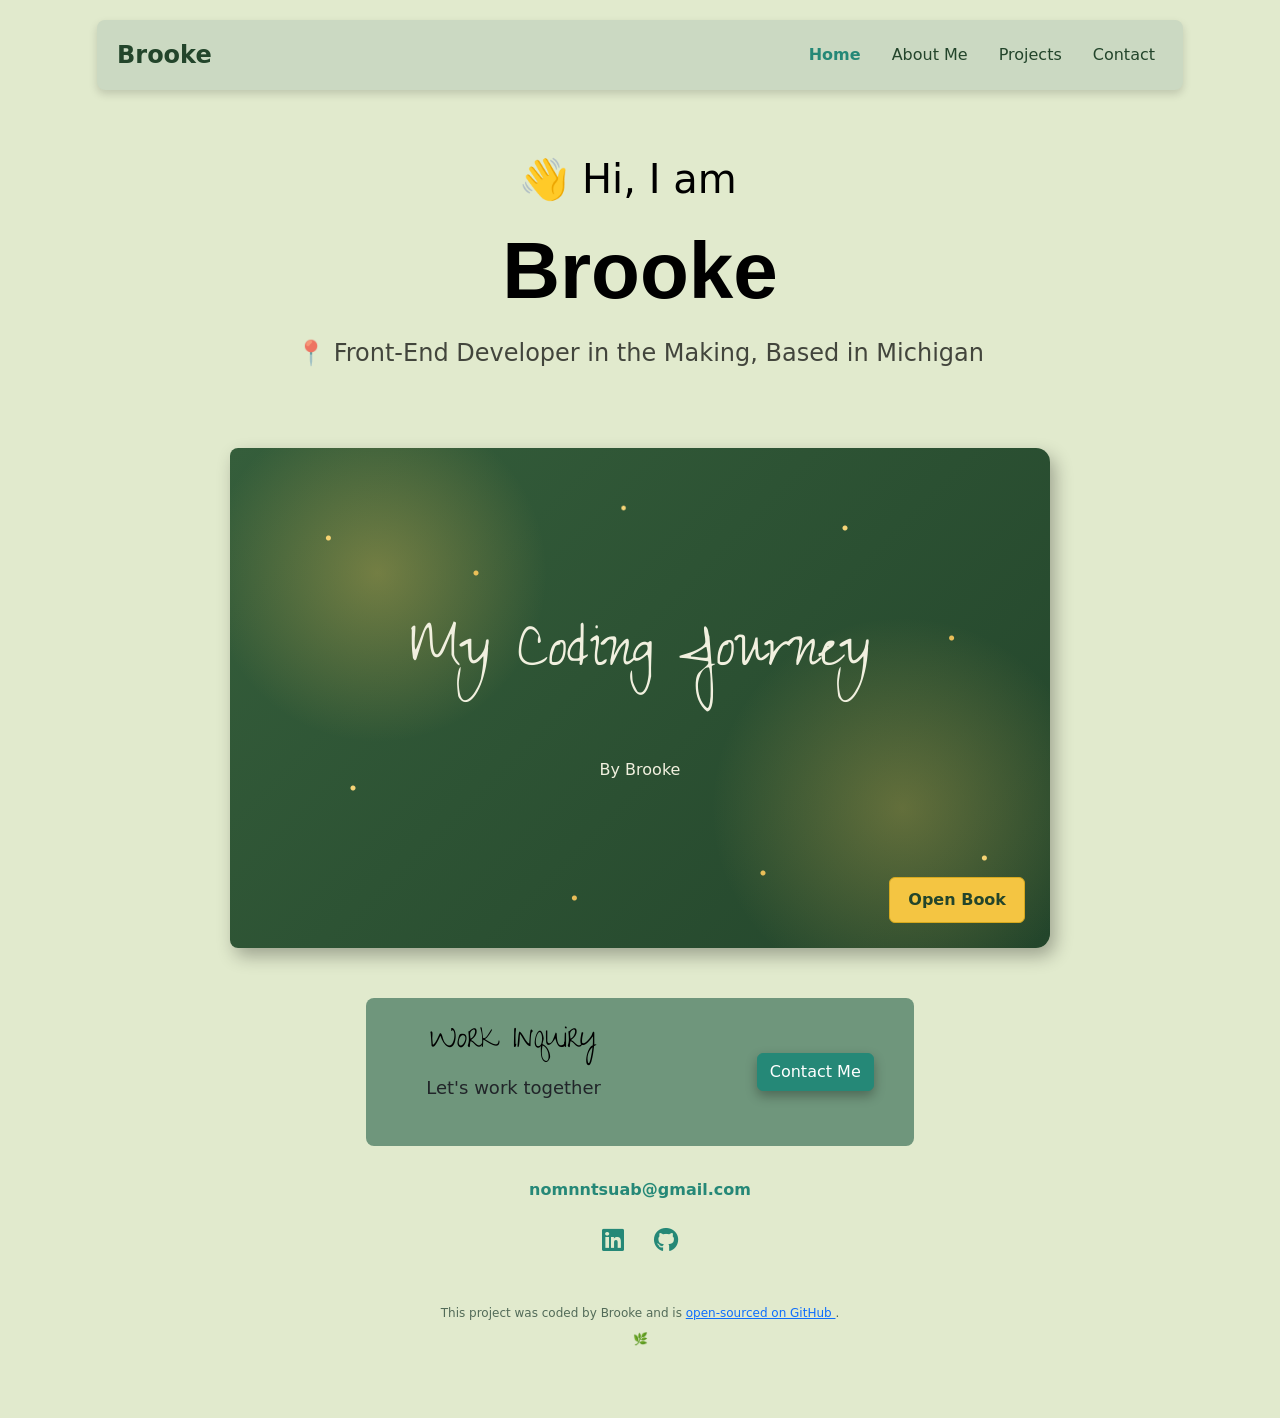
==== commit 032586d0: "polish homepage and related CSS" ====
--- a/index.html
+++ b/index.html
@@ -26,6 +26,9 @@
     rel="stylesheet"
     href="https://cdnjs.cloudflare.com/ajax/libs/font-awesome/6.7.2/css/all.min.css"
   />
+  <link
+  href="https://fonts.googleapis.com/css2?family=Give+You+Glory&display=swap"
+  rel="stylesheet">
   <link rel="stylesheet" href="style.css" />
   <script src="index.js" defer></script>
 </head>
--- a/style.css
+++ b/style.css
@@ -729,12 +729,13 @@
 }
 
 .inquiry-text h2 {
-  font-family: "Shantell Sans", cursive;
+  font-family: 'Give You Glory', cursive;
   font-size: 30px;
-  margin-bottom: 15px;
+  margin-bottom: 0;
 }
 
 .inquiry-text p {
+  margin-top: -5px;
   margin-bottom: 0;
   font-size: 18px;
   background-color: transparent;
@@ -775,24 +776,30 @@
 }
 
 .home-footer {
-  max-width: 550px;
-  width: 65%;
-  margin: 20px auto 0;
-  padding: 12px 10px;
-  text-align: center;
+  width: 100%;
+  max-width: none;
+  text-align: center;
+  padding: 20px 15px 10px;
+  background: transparent;
+  border: none;
+  border-radius: 0;
+  box-shadow: none;
 }
 
 .home-footer p {
   margin-bottom: 0;
   font-size: 12px;
   color: #526b58;
+  background: transparent;
+  box-shadow: none;
+  padding: 0;
+  border-radius: 0;
 }
 
 .footer-leaf {
-  font-size: 18px;
-  display: inline-block;
-  margin-left: 3px;
-  vertical-align: middle;
+  display: block;
+  text-align: center;
+  margin-top: 8px;
 }
 
 .contact-footer {
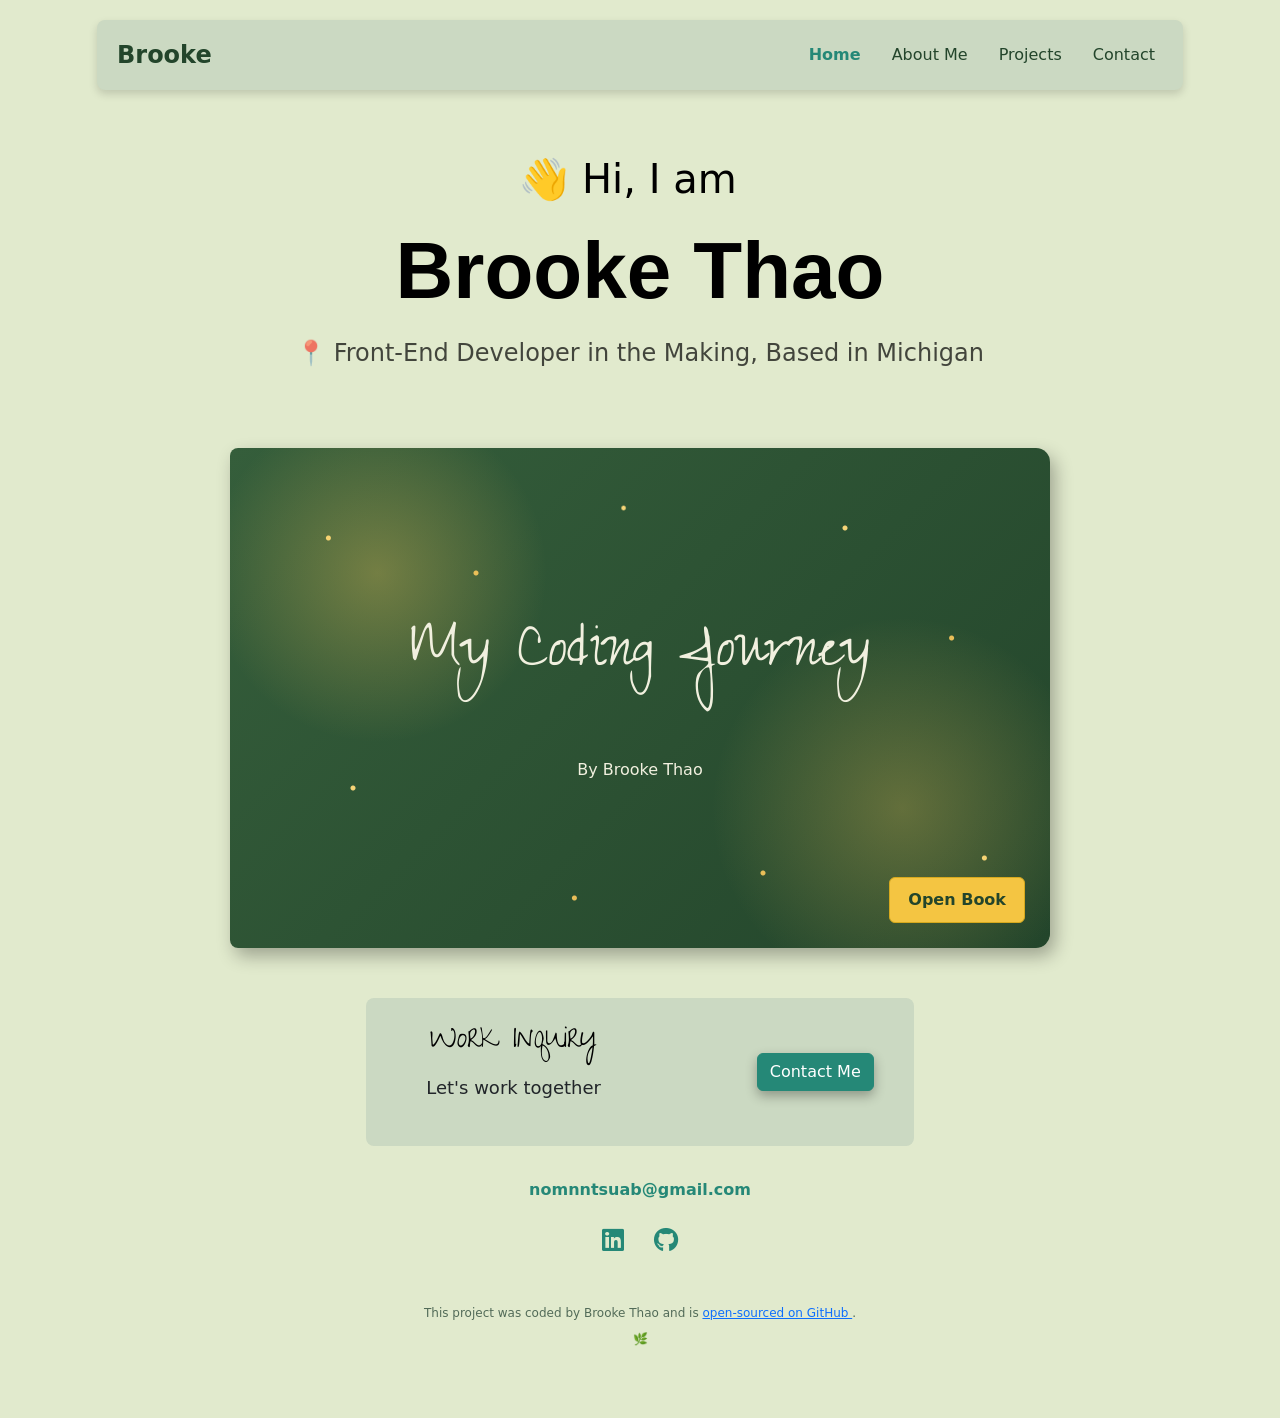
==== commit 7c561f95: "fixed footer, complete final brush up" ====
--- a/index.html
+++ b/index.html
@@ -77,7 +77,7 @@
     </div>
 <main class="container text-center home-hero">
   <h1 class="mb-2 greeting">👋 Hi, I am </h1>
-  <h2 class="display-1 fw-bold mb-2">Brooke</h2>
+  <h2 class="display-1 fw-bold mb-2">Brooke Thao</h2>
   <h3 class="fs-4 mb-5">📍 Front-End Developer in the Making, Based in Michigan</h3>
 </main>
 <section class="container text-center mt-0 mb-3" id="coding-journey">
@@ -87,7 +87,7 @@
 
       <div class="book-cover" id="book-cover"  title="Projects, Progress & Possibilities">
         <h2>My Coding Journey</h2>
-        <span>By Brooke</span>
+        <span>By Brooke Thao</span>
         <button id="open-book" class="open-book">Open Book</button>
       </div>
       <div class="book-interior" id="book-interior">
@@ -202,7 +202,7 @@
 <div class="container">
   <footer class="home-footer">
     <p>
-  This project was coded by Brooke and is
+  This project was coded by Brooke Thao and is
   <a
     href="https://github.com/gnouy657-cell"
     target="_blank"
--- a/style.css
+++ b/style.css
@@ -175,7 +175,6 @@
 .btn-project {
   background: var(--primary-color);
   color: black;
-  margin-top: auto;
 }
 
 .btn-project:hover {
@@ -203,12 +202,6 @@
   margin-bottom: 15px;
 }
 
-.project-box p {
-  background: transparent;
-  font-size: 16px;
-  padding: 10px 0;
-}
-
 .project-box:hover {
   transform: translateY(-6px);
   box-shadow: 0 10px 20px rgba(0, 0, 0, 0.22);
@@ -216,8 +209,9 @@
 
 .project-image {
   display: block;
-  width: 100%;
-  height: auto;
+  width: auto;
+  height: 190px;
+  max-width: 100%;
   object-fit: contain;
   object-position: center;
   background-color: white;
@@ -577,10 +571,12 @@
 
 .about-section h1 {
   margin-bottom: 10px;
-}
-
-.about-section h3 {
-  margin-bottom: 45px;
+  font-size: 50px;
+}
+
+.about-section h2 {
+  font-family: 'Give You Glory', cursive;
+  font-size: 35px;
 }
 
 .about-section p {
@@ -600,7 +596,7 @@
   width: 100%;
   height: auto;
   border-radius: 10px;
-  max-height: 450px;
+  max-height: 350px;
   object-fit: cover;
   box-shadow: 0 5px 15px rgba(0, 0, 0, 0.2);
 }
@@ -612,7 +608,7 @@
   max-width: 650px;
 }
 
-.upcoming-project h3 {
+.upcoming-project h2 {
   color: var(--primary-color);
   margin-bottom: 15px;
   opacity: 1;
@@ -717,7 +713,7 @@
 }
 
 .work-inquiry {
-  background-color: #6f967c;
+  background-color: #cbd9c2;
   padding: 25px 40px;
   border-radius: 8px;
   display: flex;
@@ -832,4 +828,17 @@
   .home-contact {
     margin-top: 35px;
   }
-}+}
+
+@media (max-width: 767.98px) {
+  .about-image {
+    max-height: none;
+    height: auto;
+  }
+
+    .project-image {
+    width: 100%;
+    height: auto;
+    max-width: 100%;
+  }
+}
